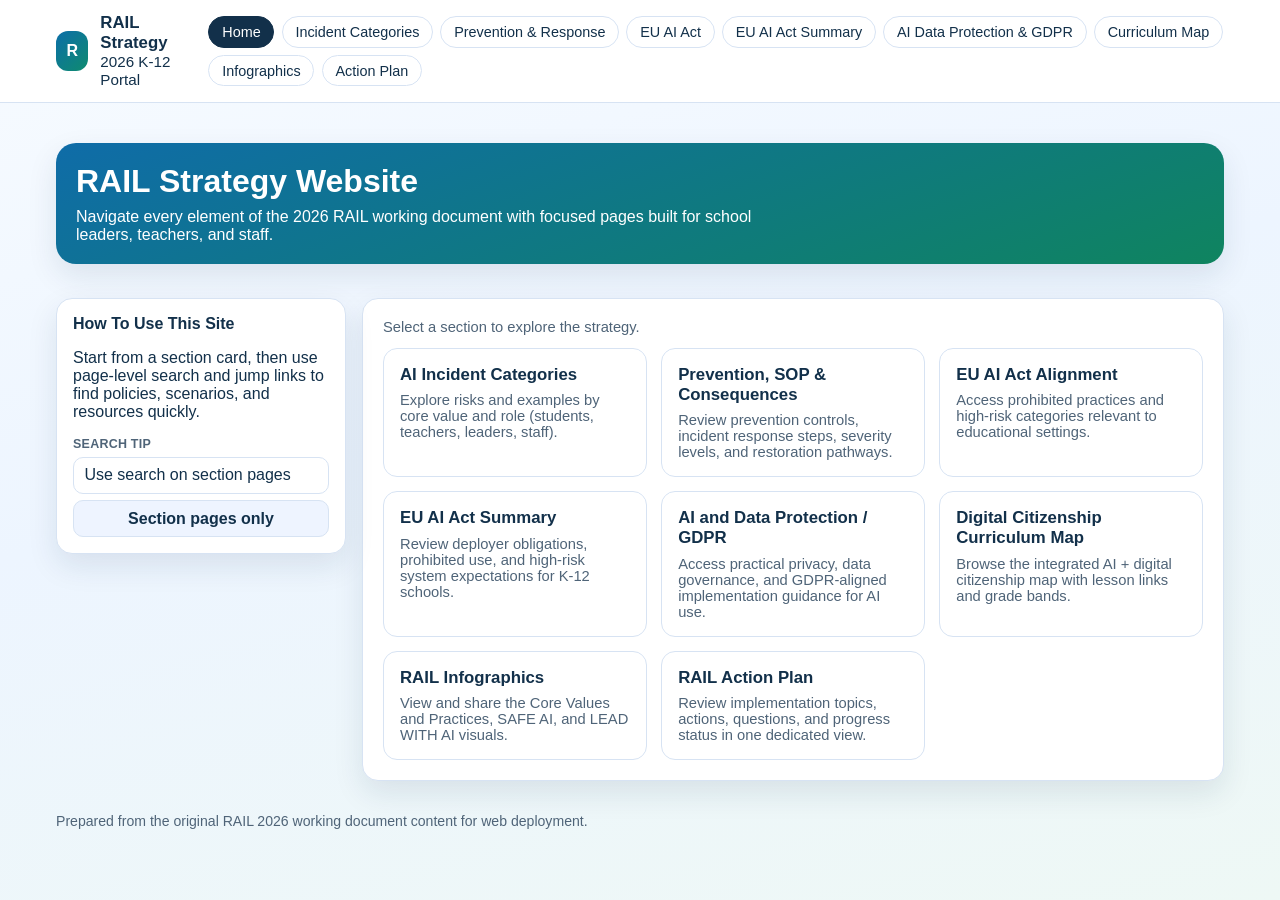
==== index.html @ aa29d1a5 "Unify top navigation across all pages with shared nav component" ====
<!doctype html>
<html lang="en">
<head>
  <meta charset="utf-8">
  <meta name="viewport" content="width=device-width, initial-scale=1">
  <title>RAIL Strategy 2026</title>
  <link rel="stylesheet" href="./styles.css">
</head>
<body>
  <header class="site-header">
    <div class="header-inner">
      <a class="brand" href="./index.html">
        <div class="brand-mark">R</div>
        <div class="brand-text"><strong>RAIL Strategy</strong>2026 K-12 Portal</div>
      </a>
      <button id="menu-toggle" class="menu-toggle" type="button">Menu</button>
      <nav id="main-nav" class="main-nav" aria-label="Main navigation"></nav>
    </div>
  </header>

  <section class="hero">
    <div class="hero-card">
      <h1>RAIL Strategy Website</h1>
      <p>Navigate every element of the 2026 RAIL working document with focused pages built for school leaders, teachers, and staff.</p>
    </div>
  </section>

  <main class="page-grid">
    <aside class="panel tools-panel">
      <h2>How To Use This Site</h2>
      <p>Start from a section card, then use page-level search and jump links to find policies, scenarios, and resources quickly.</p>
      <label class="label" for="search-input">Search Tip</label>
      <input id="search-input" disabled value="Use search on section pages" />
      <button class="btn-soft" disabled>Section pages only</button>
    </aside>

    <section class="panel content-panel">
      <p class="status">Select a section to explore the strategy.</p>
      <div class="home-grid">
        <a class="home-card" href="./incidents.html">
          <h3>AI Incident Categories</h3>
          <p>Explore risks and examples by core value and role (students, teachers, leaders, staff).</p>
        </a>
        <a class="home-card" href="./response.html">
          <h3>Prevention, SOP & Consequences</h3>
          <p>Review prevention controls, incident response steps, severity levels, and restoration pathways.</p>
        </a>
        <a class="home-card" href="./eu-ai-act.html">
          <h3>EU AI Act Alignment</h3>
          <p>Access prohibited practices and high-risk categories relevant to educational settings.</p>
        </a>
        <a class="home-card" href="./eu-ai-act-summary.html">
          <h3>EU AI Act Summary</h3>
          <p>Review deployer obligations, prohibited use, and high-risk system expectations for K-12 schools.</p>
        </a>
        <a class="home-card" href="./data-protection-gdpr.html">
          <h3>AI and Data Protection / GDPR</h3>
          <p>Access practical privacy, data governance, and GDPR-aligned implementation guidance for AI use.</p>
        </a>
        <a class="home-card" href="./curriculum.html">
          <h3>Digital Citizenship Curriculum Map</h3>
          <p>Browse the integrated AI + digital citizenship map with lesson links and grade bands.</p>
        </a>
        <a class="home-card" href="./infographics.html">
          <h3>RAIL Infographics</h3>
          <p>View and share the Core Values and Practices, SAFE AI, and LEAD WITH AI visuals.</p>
        </a>
        <a class="home-card" href="./action-plan.html">
          <h3>RAIL Action Plan</h3>
          <p>Review implementation topics, actions, questions, and progress status in one dedicated view.</p>
        </a>
      </div>
    </section>
  </main>

  <footer class="site-footer">Prepared from the original RAIL 2026 working document content for web deployment.</footer>

  <script src="./nav.js"></script>
</body>
</html>
---- styles.css ----
:root {
  --bg: #f4f8ff;
  --surface: #ffffff;
  --surface-alt: #eef4ff;
  --ink: #12304a;
  --muted: #4f6478;
  --brand: #0c6ea8;
  --brand-2: #0f8b6f;
  --accent: #ffb347;
  --line: #d7e3f3;
  --shadow: 0 12px 30px rgba(18, 48, 74, 0.1);
}

* {
  box-sizing: border-box;
}

html,
body {
  margin: 0;
  padding: 0;
  font-family: "Avenir Next", "Segoe UI", sans-serif;
  color: var(--ink);
  background: linear-gradient(165deg, #f7fbff 0%, #edf5ff 45%, #eef8f5 100%);
}

body {
  min-height: 100vh;
}

a {
  color: var(--brand);
}

.site-header {
  position: sticky;
  top: 0;
  z-index: 40;
  background: rgba(255, 255, 255, 0.95);
  backdrop-filter: blur(8px);
  border-bottom: 1px solid var(--line);
}

.header-inner {
  max-width: 1200px;
  margin: 0 auto;
  padding: 0.8rem 1rem;
  display: flex;
  align-items: center;
  justify-content: space-between;
  gap: 1rem;
}

.brand {
  display: flex;
  align-items: center;
  gap: 0.75rem;
  color: var(--ink);
  text-decoration: none;
}

.brand-mark {
  width: 40px;
  height: 40px;
  border-radius: 12px;
  background: linear-gradient(135deg, var(--brand), var(--brand-2));
  color: #fff;
  display: grid;
  place-items: center;
  font-weight: 700;
}

.brand-text {
  font-size: 0.95rem;
  line-height: 1.2;
}

.brand-text strong {
  font-size: 1.05rem;
  display: block;
}

.menu-toggle {
  display: none;
  border: 1px solid var(--line);
  background: var(--surface);
  border-radius: 10px;
  padding: 0.45rem 0.65rem;
  color: var(--ink);
}

.main-nav {
  display: flex;
  flex-wrap: wrap;
  gap: 0.45rem;
}

.main-nav a {
  text-decoration: none;
  color: var(--ink);
  border: 1px solid var(--line);
  background: #fff;
  border-radius: 999px;
  padding: 0.42rem 0.8rem;
  font-size: 0.9rem;
}

.main-nav a[aria-current="page"] {
  background: var(--ink);
  color: #fff;
  border-color: var(--ink);
}

.hero {
  max-width: 1200px;
  margin: 1.4rem auto 0;
  padding: 1.1rem 1rem;
}

.hero-card {
  background: linear-gradient(160deg, #0f6ca8 0%, #0f845f 100%);
  border-radius: 20px;
  padding: 1.25rem;
  color: #fff;
  box-shadow: var(--shadow);
}

.hero-card h1 {
  margin: 0;
  font-size: clamp(1.45rem, 2.6vw, 2rem);
}

.hero-card p {
  margin: 0.5rem 0 0;
  max-width: 80ch;
}

.page-grid {
  max-width: 1200px;
  margin: 1rem auto 2rem;
  padding: 0 1rem;
  display: grid;
  grid-template-columns: 290px minmax(0, 1fr);
  gap: 1rem;
}

.page-grid.single-column {
  grid-template-columns: minmax(0, 1fr);
  max-width: 1380px;
}

.panel {
  border: 1px solid var(--line);
  border-radius: 16px;
  background: var(--surface);
  box-shadow: var(--shadow);
}

.tools-panel {
  position: sticky;
  top: 78px;
  align-self: start;
  padding: 1rem;
}

.tools-panel h2 {
  margin: 0 0 0.7rem;
  font-size: 1rem;
}

.label {
  display: block;
  margin-top: 0.7rem;
  font-size: 0.78rem;
  letter-spacing: 0.02em;
  font-weight: 700;
  color: var(--muted);
  text-transform: uppercase;
}

input,
select,
button {
  width: 100%;
  margin-top: 0.35rem;
  border: 1px solid var(--line);
  border-radius: 10px;
  padding: 0.55rem 0.65rem;
  font: inherit;
  color: var(--ink);
  background: #fff;
}

button {
  cursor: pointer;
  font-weight: 600;
}

.btn-primary {
  background: var(--brand);
  color: #fff;
  border-color: var(--brand);
}

.btn-soft {
  background: var(--surface-alt);
}

.jump-list {
  margin: 0.6rem 0 0;
  padding: 0;
  list-style: none;
  max-height: 280px;
  overflow: auto;
}

.jump-list a {
  display: block;
  text-decoration: none;
  color: var(--ink);
  padding: 0.35rem 0.5rem;
  border-radius: 8px;
}

.jump-list a:hover {
  background: var(--surface-alt);
}

.content-panel {
  padding: 1.25rem;
  overflow: hidden;
}

.status {
  margin: 0 0 0.8rem;
  color: var(--muted);
  font-size: 0.92rem;
}

.doc-content {
  background: #fff;
  border: 1px solid var(--line);
  border-radius: 14px;
  padding: 1.1rem;
  overflow-x: auto;
}

.doc-content table {
  width: 100%;
  border-collapse: collapse;
  margin: 0.65rem 0;
}

.doc-content td,
.doc-content th {
  border: 1px solid #d5dce8;
  vertical-align: top;
  padding: 0.5rem;
  font-size: 0.95rem;
}

.doc-content p,
.doc-content li {
  line-height: 1.45;
}

.doc-content p {
  margin: 0.25rem 0;
}

.doc-content ul {
  margin: 0.25rem 0 0.35rem;
}

.doc-content a {
  word-break: break-word;
}

mark.search-hit {
  background: #fff2a8;
  padding: 0.05rem;
}

.top-link {
  position: fixed;
  right: 1rem;
  bottom: 1rem;
  width: auto;
  padding: 0.55rem 0.8rem;
  border-radius: 999px;
  background: var(--ink);
  color: #fff;
  text-decoration: none;
  border: none;
}

.home-grid {
  display: grid;
  gap: 0.9rem;
  grid-template-columns: repeat(auto-fit, minmax(220px, 1fr));
}

.home-card {
  text-decoration: none;
  color: var(--ink);
  border: 1px solid var(--line);
  border-radius: 14px;
  background: #fff;
  padding: 1rem;
}

.home-card h3 {
  margin: 0;
  font-size: 1.05rem;
}

.home-card p {
  margin: 0.45rem 0 0;
  font-size: 0.92rem;
  color: var(--muted);
}

.infographic-grid {
  display: grid;
  grid-template-columns: 1fr;
  gap: 1rem;
}

.infographic-card {
  border: 1px solid var(--line);
  border-radius: 16px;
  background: #fff;
  padding: 0.9rem;
}

.infographic-card h2 {
  margin: 0 0 0.5rem;
  font-size: 1.1rem;
}

.infographic-card img {
  display: block;
  width: 100%;
  height: auto;
  border-radius: 10px;
  border: 1px solid #d7e3f3;
  background: #fff;
}

.site-footer {
  max-width: 1200px;
  margin: 1rem auto 2rem;
  padding: 0 1rem;
  color: var(--muted);
  font-size: 0.88rem;
}

@media (max-width: 980px) {
  .page-grid {
    grid-template-columns: 1fr;
  }

  .tools-panel {
    position: static;
  }
}

@media (max-width: 780px) {
  .menu-toggle {
    display: inline-block;
  }

  .main-nav {
    display: none;
    width: 100%;
  }

  .main-nav.open {
    display: flex;
  }
}
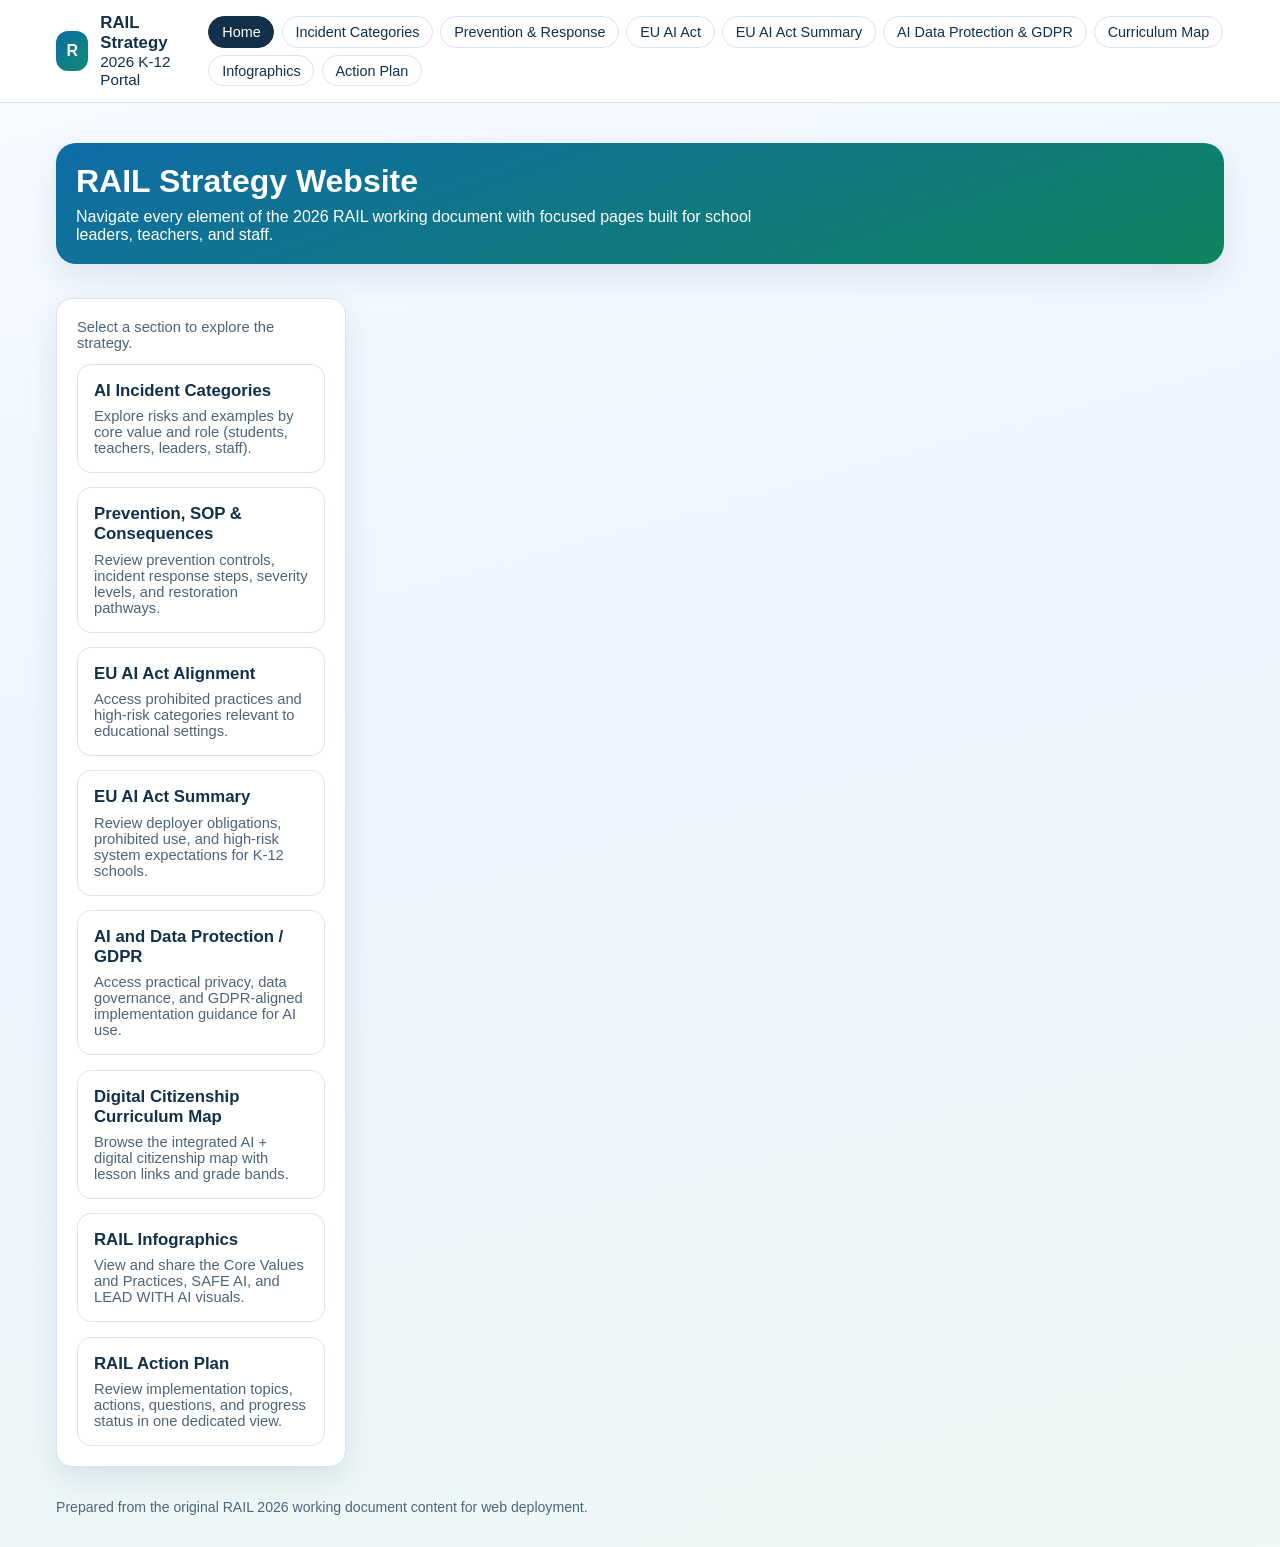
==== commit bd8026fe: "Remove homepage How To Use This Site panel" ====
--- a/index.html
+++ b/index.html
@@ -26,14 +26,6 @@
   </section>
 
   <main class="page-grid">
-    <aside class="panel tools-panel">
-      <h2>How To Use This Site</h2>
-      <p>Start from a section card, then use page-level search and jump links to find policies, scenarios, and resources quickly.</p>
-      <label class="label" for="search-input">Search Tip</label>
-      <input id="search-input" disabled value="Use search on section pages" />
-      <button class="btn-soft" disabled>Section pages only</button>
-    </aside>
-
     <section class="panel content-panel">
       <p class="status">Select a section to explore the strategy.</p>
       <div class="home-grid">
--- a/styles.css
+++ b/styles.css
@@ -324,6 +324,8 @@
   display: grid;
   grid-template-columns: 1fr;
   gap: 1rem;
+  max-width: 980px;
+  margin: 0 auto;
 }
 
 .infographic-card {
@@ -340,11 +342,21 @@
 
 .infographic-card img {
   display: block;
-  width: 100%;
+  width: auto;
+  max-width: 100%;
   height: auto;
   border-radius: 10px;
   border: 1px solid #d7e3f3;
   background: #fff;
+  max-height: calc(100vh - 230px);
+  object-fit: contain;
+  margin: 0 auto;
+}
+
+@media (max-width: 900px) {
+  .infographic-card img {
+    max-height: calc(100vh - 180px);
+  }
 }
 
 .site-footer {
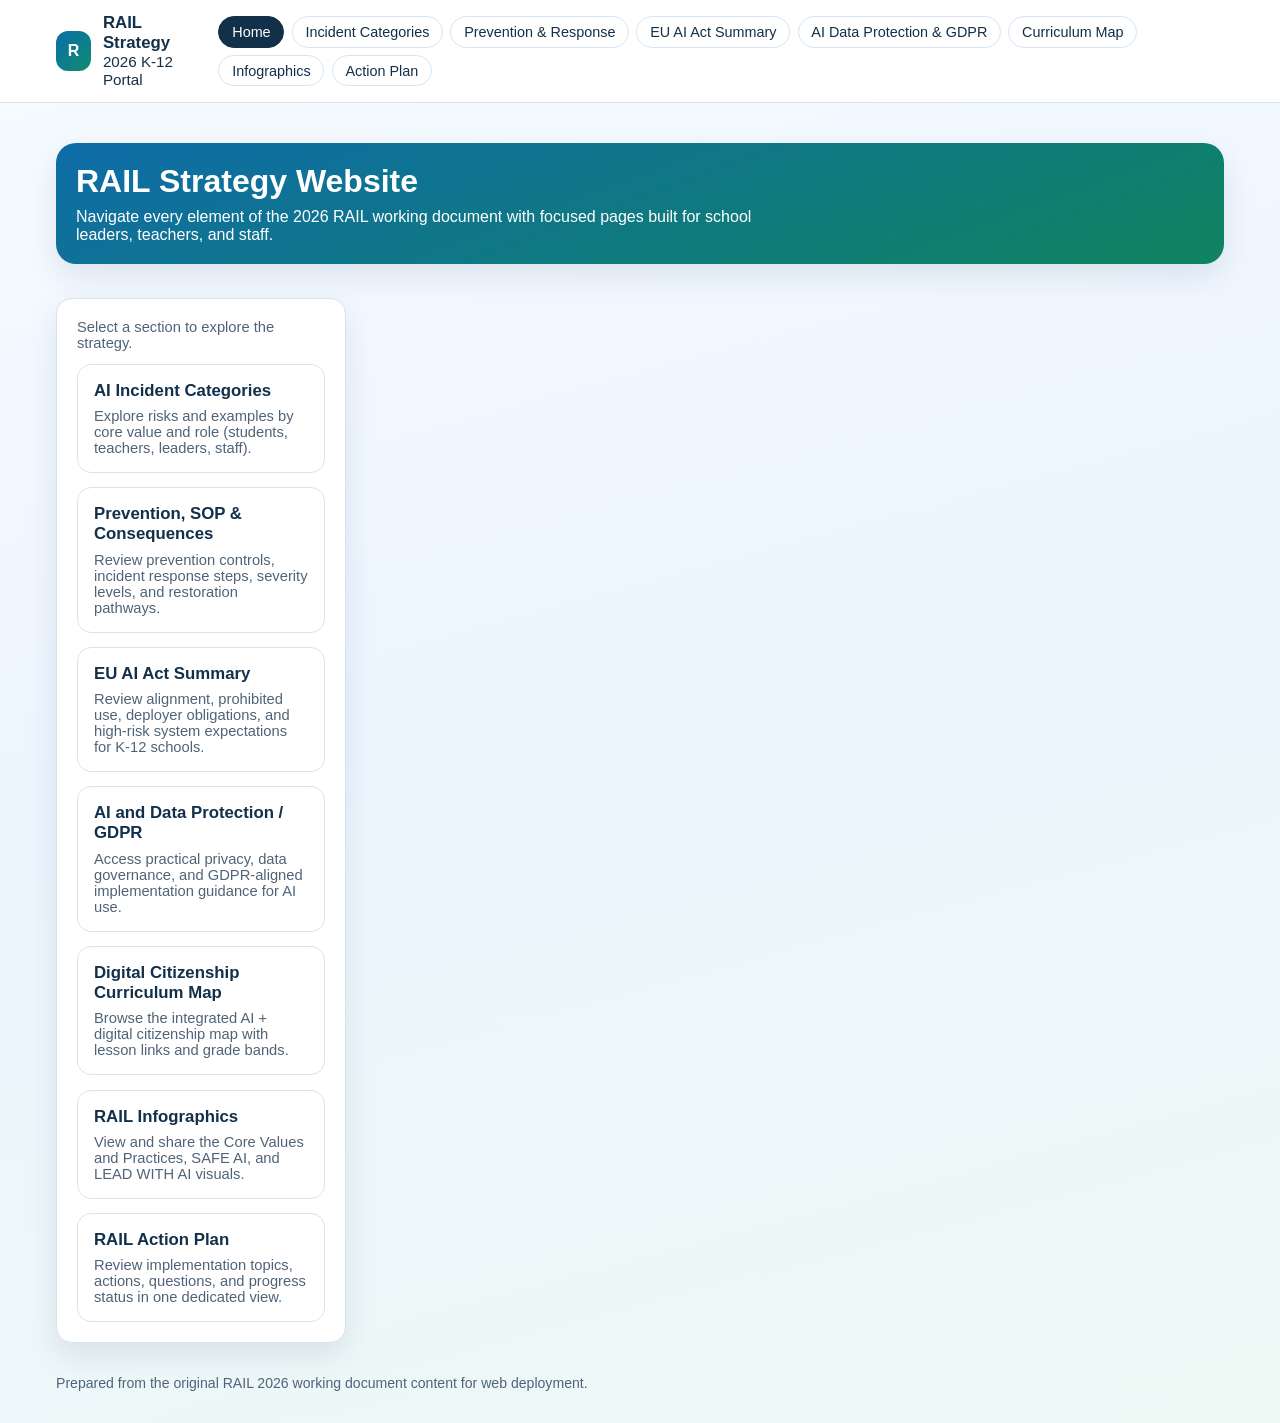
==== commit a77d82ac: "Merge EU AI Act into summary and remove standalone page from navigation" ====
--- a/index.html
+++ b/index.html
@@ -37,13 +37,9 @@
           <h3>Prevention, SOP & Consequences</h3>
           <p>Review prevention controls, incident response steps, severity levels, and restoration pathways.</p>
         </a>
-        <a class="home-card" href="./eu-ai-act.html">
-          <h3>EU AI Act Alignment</h3>
-          <p>Access prohibited practices and high-risk categories relevant to educational settings.</p>
-        </a>
         <a class="home-card" href="./eu-ai-act-summary.html">
           <h3>EU AI Act Summary</h3>
-          <p>Review deployer obligations, prohibited use, and high-risk system expectations for K-12 schools.</p>
+          <p>Review alignment, prohibited use, deployer obligations, and high-risk system expectations for K-12 schools.</p>
         </a>
         <a class="home-card" href="./data-protection-gdpr.html">
           <h3>AI and Data Protection / GDPR</h3>
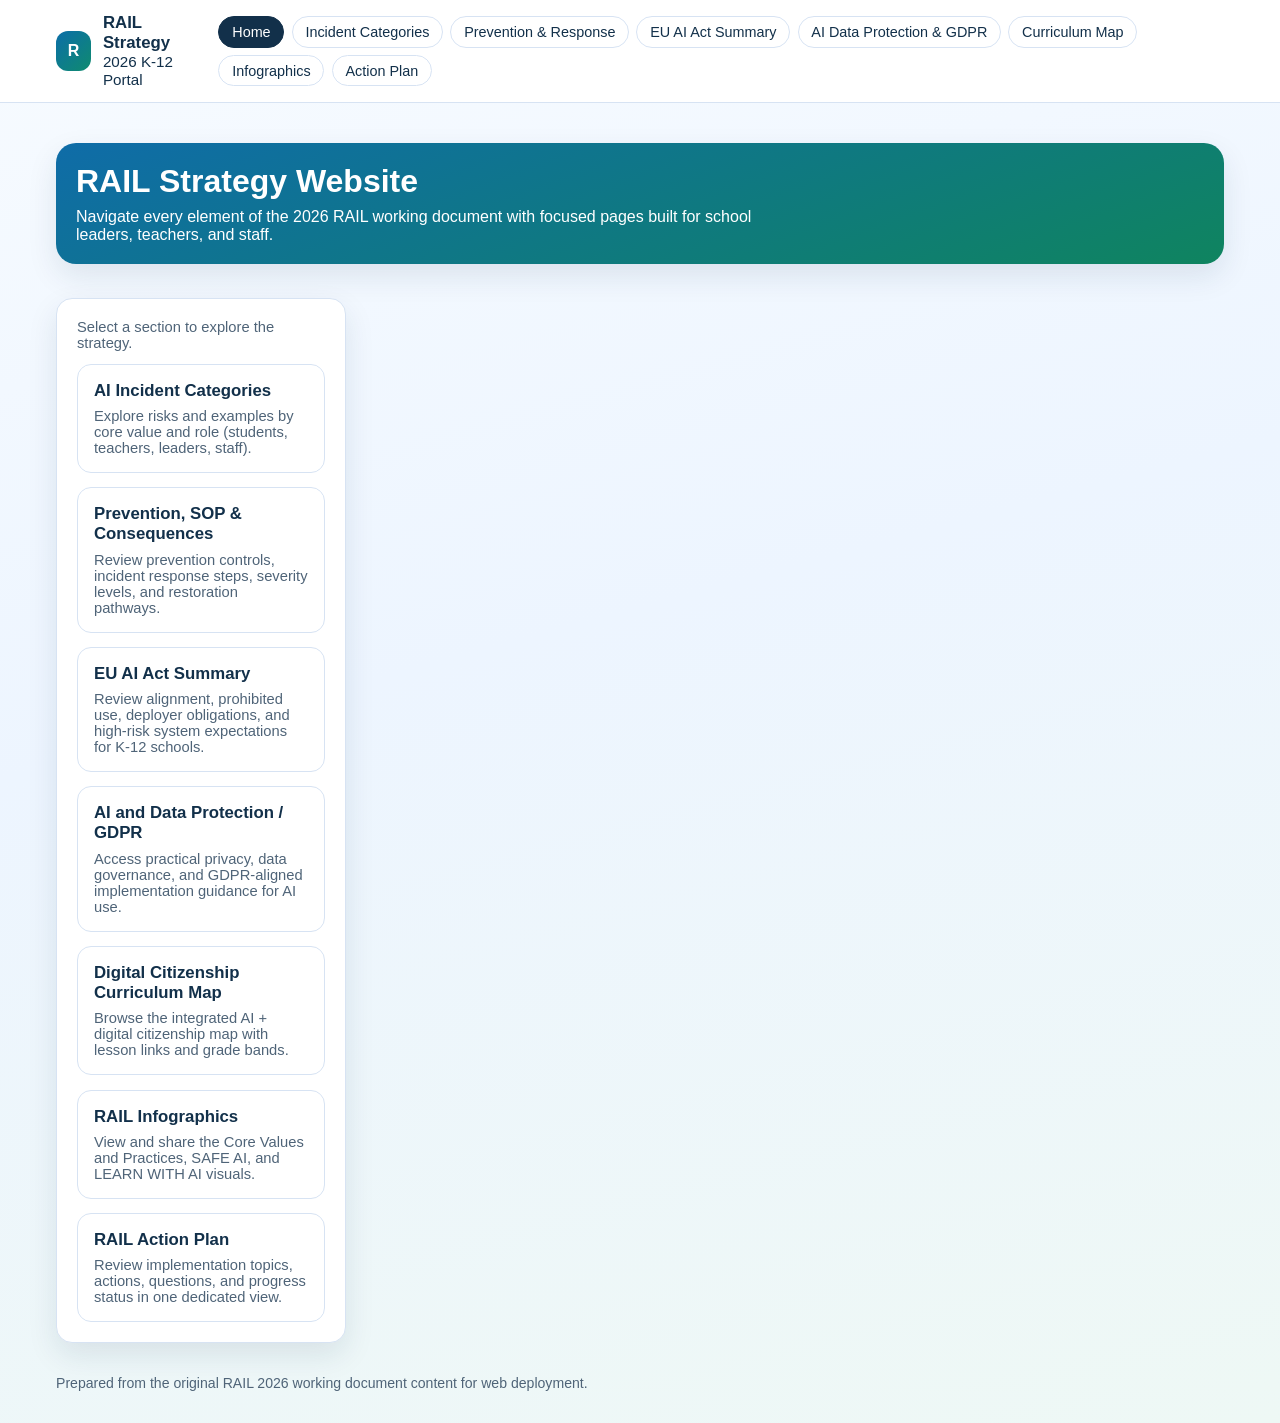
==== commit 5cf55b54: "Replace remaining LEAD WITH AI references and fallback image" ====
--- a/index.html
+++ b/index.html
@@ -51,7 +51,7 @@
         </a>
         <a class="home-card" href="./infographics.html">
           <h3>RAIL Infographics</h3>
-          <p>View and share the Core Values and Practices, SAFE AI, and LEAD WITH AI visuals.</p>
+          <p>View and share the Core Values and Practices, SAFE AI, and LEARN WITH AI visuals.</p>
         </a>
         <a class="home-card" href="./action-plan.html">
           <h3>RAIL Action Plan</h3>
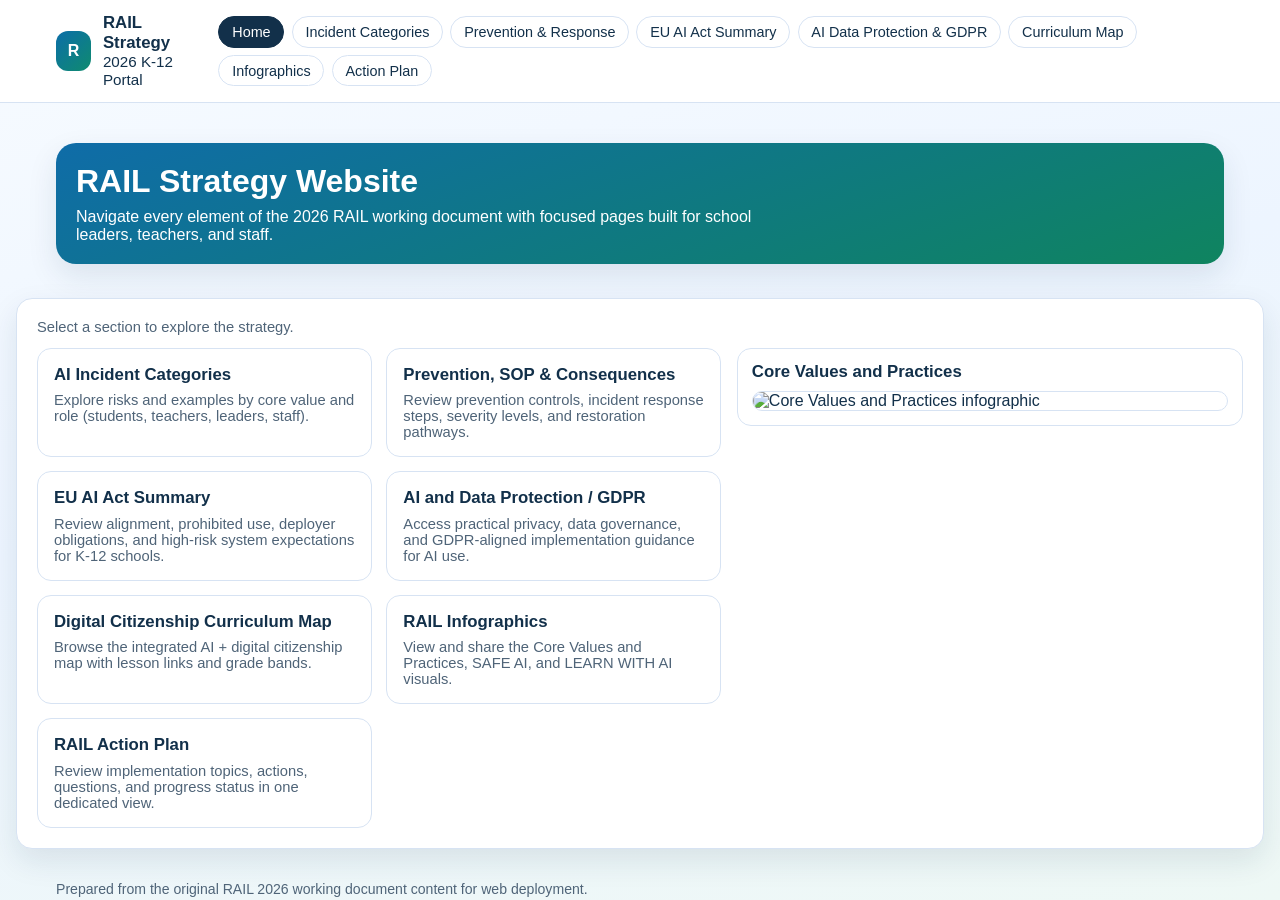
==== commit 5c36b3cb: "Use high-res LEARN WITH AI image and enhance homepage with Core Values visual" ====
--- a/index.html
+++ b/index.html
@@ -25,37 +25,43 @@
     </div>
   </section>
 
-  <main class="page-grid">
+  <main class="page-grid single-column">
     <section class="panel content-panel">
       <p class="status">Select a section to explore the strategy.</p>
-      <div class="home-grid">
-        <a class="home-card" href="./incidents.html">
-          <h3>AI Incident Categories</h3>
-          <p>Explore risks and examples by core value and role (students, teachers, leaders, staff).</p>
-        </a>
-        <a class="home-card" href="./response.html">
-          <h3>Prevention, SOP & Consequences</h3>
-          <p>Review prevention controls, incident response steps, severity levels, and restoration pathways.</p>
-        </a>
-        <a class="home-card" href="./eu-ai-act-summary.html">
-          <h3>EU AI Act Summary</h3>
-          <p>Review alignment, prohibited use, deployer obligations, and high-risk system expectations for K-12 schools.</p>
-        </a>
-        <a class="home-card" href="./data-protection-gdpr.html">
-          <h3>AI and Data Protection / GDPR</h3>
-          <p>Access practical privacy, data governance, and GDPR-aligned implementation guidance for AI use.</p>
-        </a>
-        <a class="home-card" href="./curriculum.html">
-          <h3>Digital Citizenship Curriculum Map</h3>
-          <p>Browse the integrated AI + digital citizenship map with lesson links and grade bands.</p>
-        </a>
-        <a class="home-card" href="./infographics.html">
-          <h3>RAIL Infographics</h3>
-          <p>View and share the Core Values and Practices, SAFE AI, and LEARN WITH AI visuals.</p>
-        </a>
-        <a class="home-card" href="./action-plan.html">
-          <h3>RAIL Action Plan</h3>
-          <p>Review implementation topics, actions, questions, and progress status in one dedicated view.</p>
+      <div class="home-layout">
+        <div class="home-grid">
+          <a class="home-card" href="./incidents.html">
+            <h3>AI Incident Categories</h3>
+            <p>Explore risks and examples by core value and role (students, teachers, leaders, staff).</p>
+          </a>
+          <a class="home-card" href="./response.html">
+            <h3>Prevention, SOP & Consequences</h3>
+            <p>Review prevention controls, incident response steps, severity levels, and restoration pathways.</p>
+          </a>
+          <a class="home-card" href="./eu-ai-act-summary.html">
+            <h3>EU AI Act Summary</h3>
+            <p>Review alignment, prohibited use, deployer obligations, and high-risk system expectations for K-12 schools.</p>
+          </a>
+          <a class="home-card" href="./data-protection-gdpr.html">
+            <h3>AI and Data Protection / GDPR</h3>
+            <p>Access practical privacy, data governance, and GDPR-aligned implementation guidance for AI use.</p>
+          </a>
+          <a class="home-card" href="./curriculum.html">
+            <h3>Digital Citizenship Curriculum Map</h3>
+            <p>Browse the integrated AI + digital citizenship map with lesson links and grade bands.</p>
+          </a>
+          <a class="home-card" href="./infographics.html">
+            <h3>RAIL Infographics</h3>
+            <p>View and share the Core Values and Practices, SAFE AI, and LEARN WITH AI visuals.</p>
+          </a>
+          <a class="home-card" href="./action-plan.html">
+            <h3>RAIL Action Plan</h3>
+            <p>Review implementation topics, actions, questions, and progress status in one dedicated view.</p>
+          </a>
+        </div>
+        <a class="home-feature-card" href="./infographics.html">
+          <h3>Core Values and Practices</h3>
+          <img src="./assets/infographics/core-values-and-practices.png" alt="Core Values and Practices infographic">
         </a>
       </div>
     </section>
--- a/styles.css
+++ b/styles.css
@@ -300,6 +300,13 @@
   grid-template-columns: repeat(auto-fit, minmax(220px, 1fr));
 }
 
+.home-layout {
+  display: grid;
+  grid-template-columns: minmax(0, 1.15fr) minmax(300px, 0.85fr);
+  gap: 1rem;
+  align-items: start;
+}
+
 .home-card {
   text-decoration: none;
   color: var(--ink);
@@ -318,6 +325,29 @@
   margin: 0.45rem 0 0;
   font-size: 0.92rem;
   color: var(--muted);
+}
+
+.home-feature-card {
+  text-decoration: none;
+  color: var(--ink);
+  border: 1px solid var(--line);
+  border-radius: 14px;
+  background: #fff;
+  padding: 0.85rem;
+  display: block;
+}
+
+.home-feature-card h3 {
+  margin: 0 0 0.55rem;
+  font-size: 1.05rem;
+}
+
+.home-feature-card img {
+  width: 100%;
+  height: auto;
+  display: block;
+  border-radius: 10px;
+  border: 1px solid var(--line);
 }
 
 .infographic-grid {
@@ -375,6 +405,10 @@
   .tools-panel {
     position: static;
   }
+
+  .home-layout {
+    grid-template-columns: 1fr;
+  }
 }
 
 @media (max-width: 780px) {
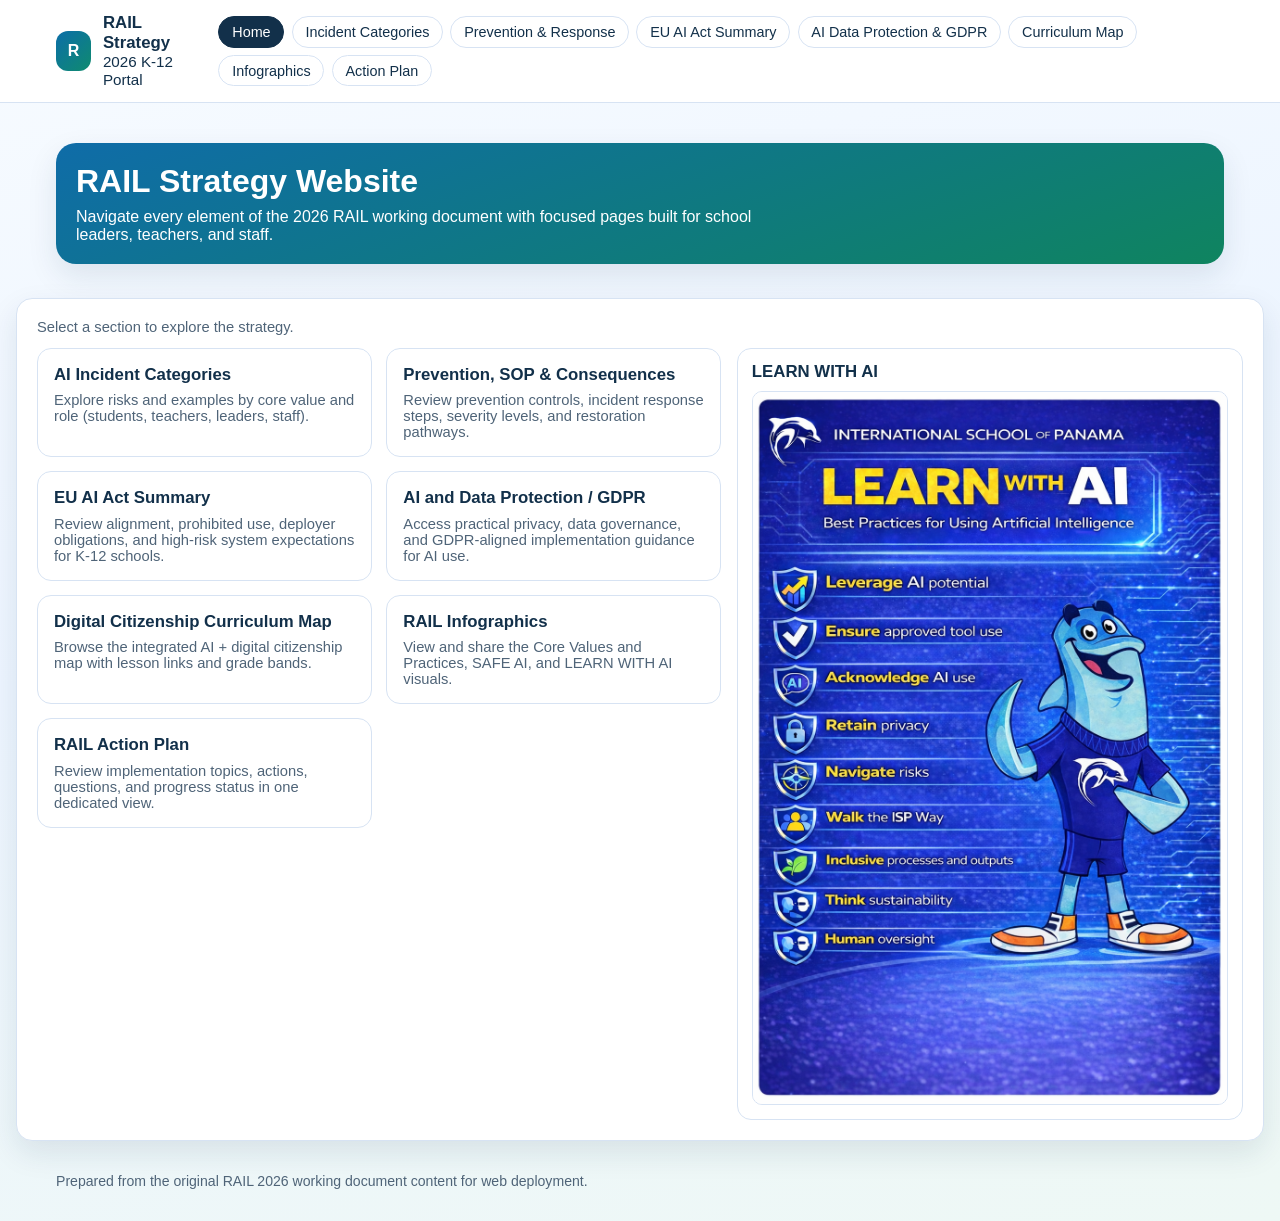
==== commit 2e397e06: "Use latest LEARN WITH AI image on infographic and homepage feature" ====
--- a/index.html
+++ b/index.html
@@ -60,8 +60,8 @@
           </a>
         </div>
         <a class="home-feature-card" href="./infographics.html">
-          <h3>Core Values and Practices</h3>
-          <img src="./assets/infographics/core-values-and-practices.png" alt="Core Values and Practices infographic">
+          <h3>LEARN WITH AI</h3>
+          <img src="./assets/infographics/learn-with-ai-v4.png" alt="LEARN WITH AI infographic">
         </a>
       </div>
     </section>
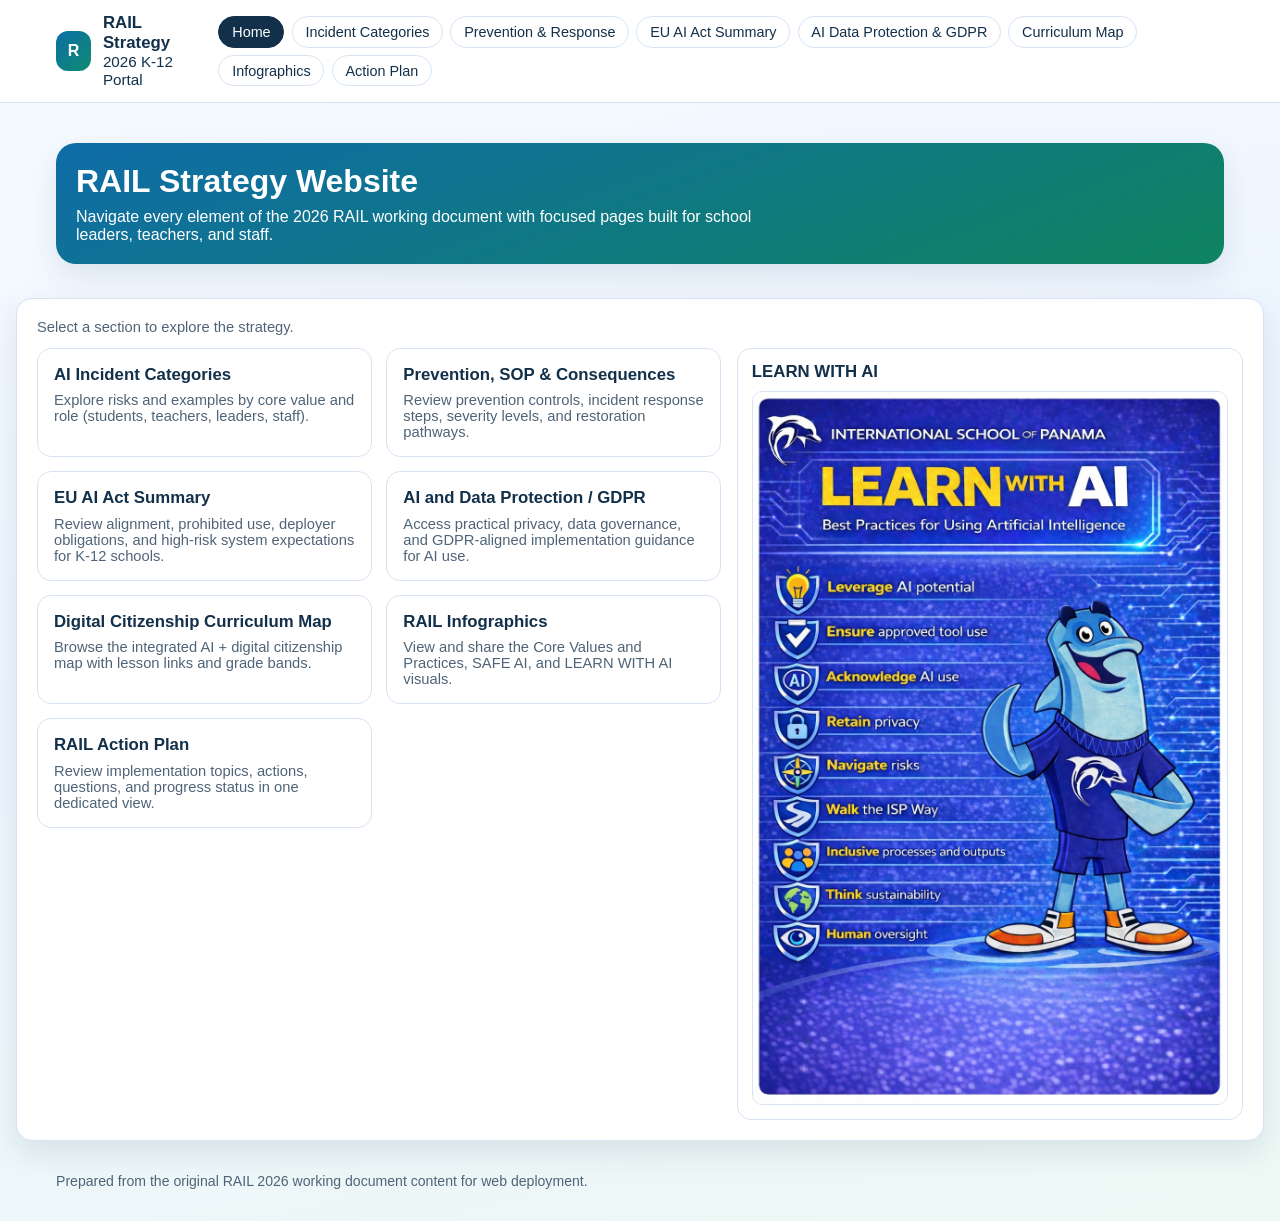
==== commit 61bb26bf: "Replace LEARN WITH AI with corrected image and switch pages to v5 asset" ====
--- a/index.html
+++ b/index.html
@@ -61,7 +61,7 @@
         </div>
         <a class="home-feature-card" href="./infographics.html">
           <h3>LEARN WITH AI</h3>
-          <img src="./assets/infographics/learn-with-ai-v4.png" alt="LEARN WITH AI infographic">
+          <img src="./assets/infographics/learn-with-ai-v5.png" alt="LEARN WITH AI infographic">
         </a>
       </div>
     </section>
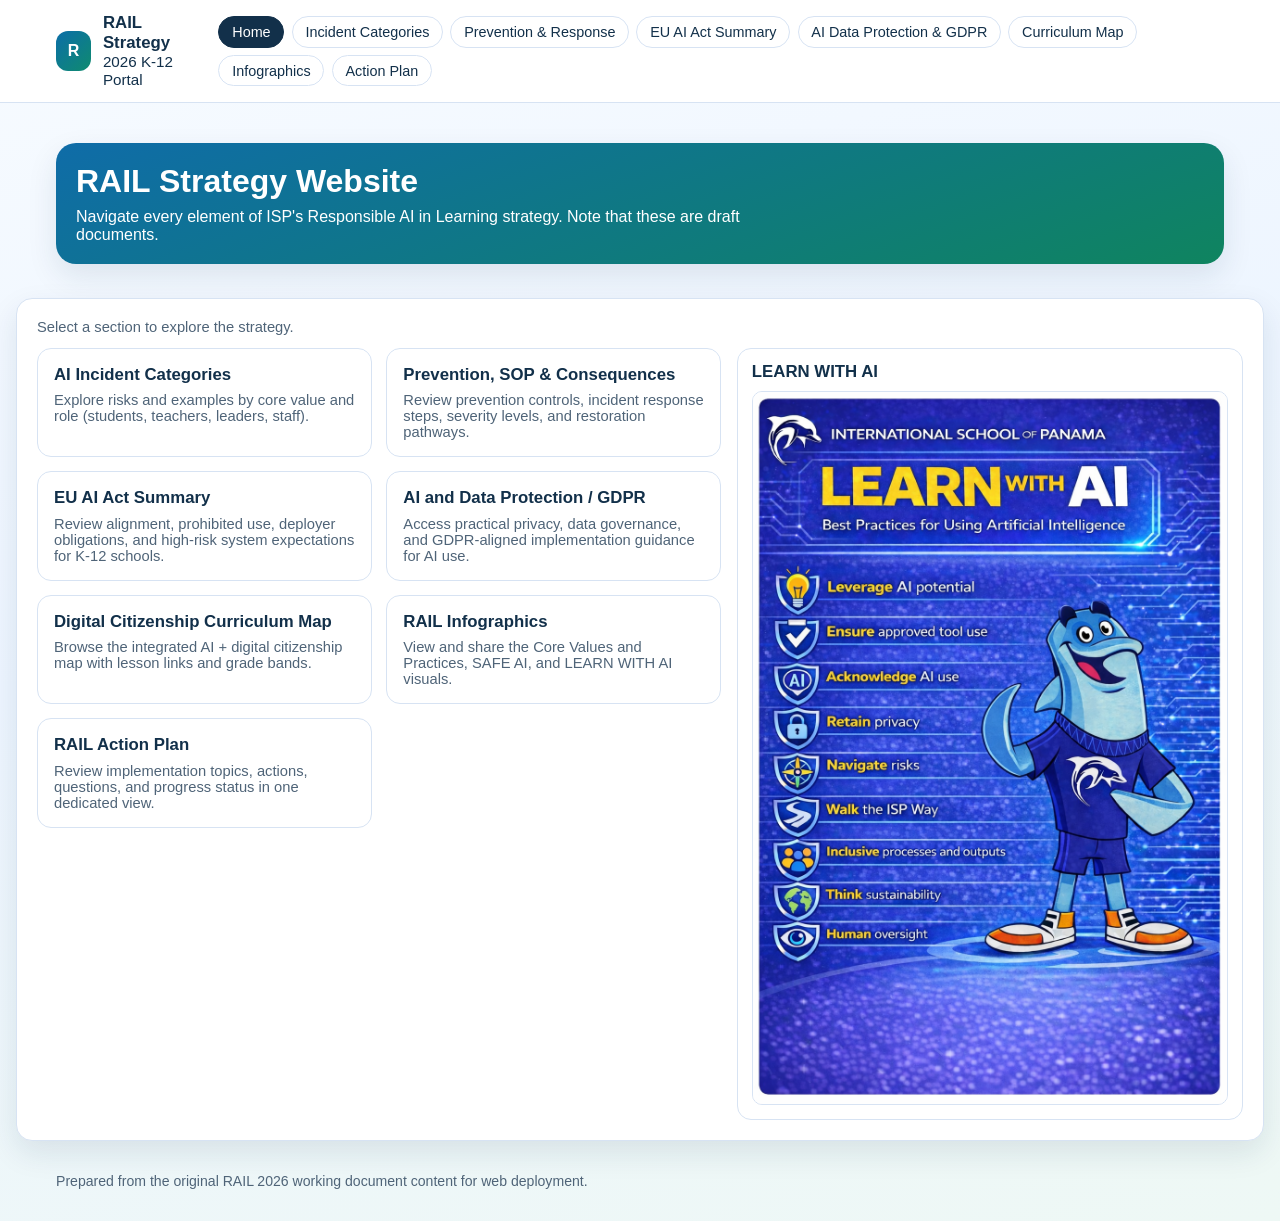
==== commit fb90ad60: "Update homepage hero copy to draft strategy wording" ====
--- a/index.html
+++ b/index.html
@@ -21,7 +21,7 @@
   <section class="hero">
     <div class="hero-card">
       <h1>RAIL Strategy Website</h1>
-      <p>Navigate every element of the 2026 RAIL working document with focused pages built for school leaders, teachers, and staff.</p>
+      <p>Navigate every element of ISP's Responsible AI in Learning strategy. Note that these are draft documents.</p>
     </div>
   </section>
 
